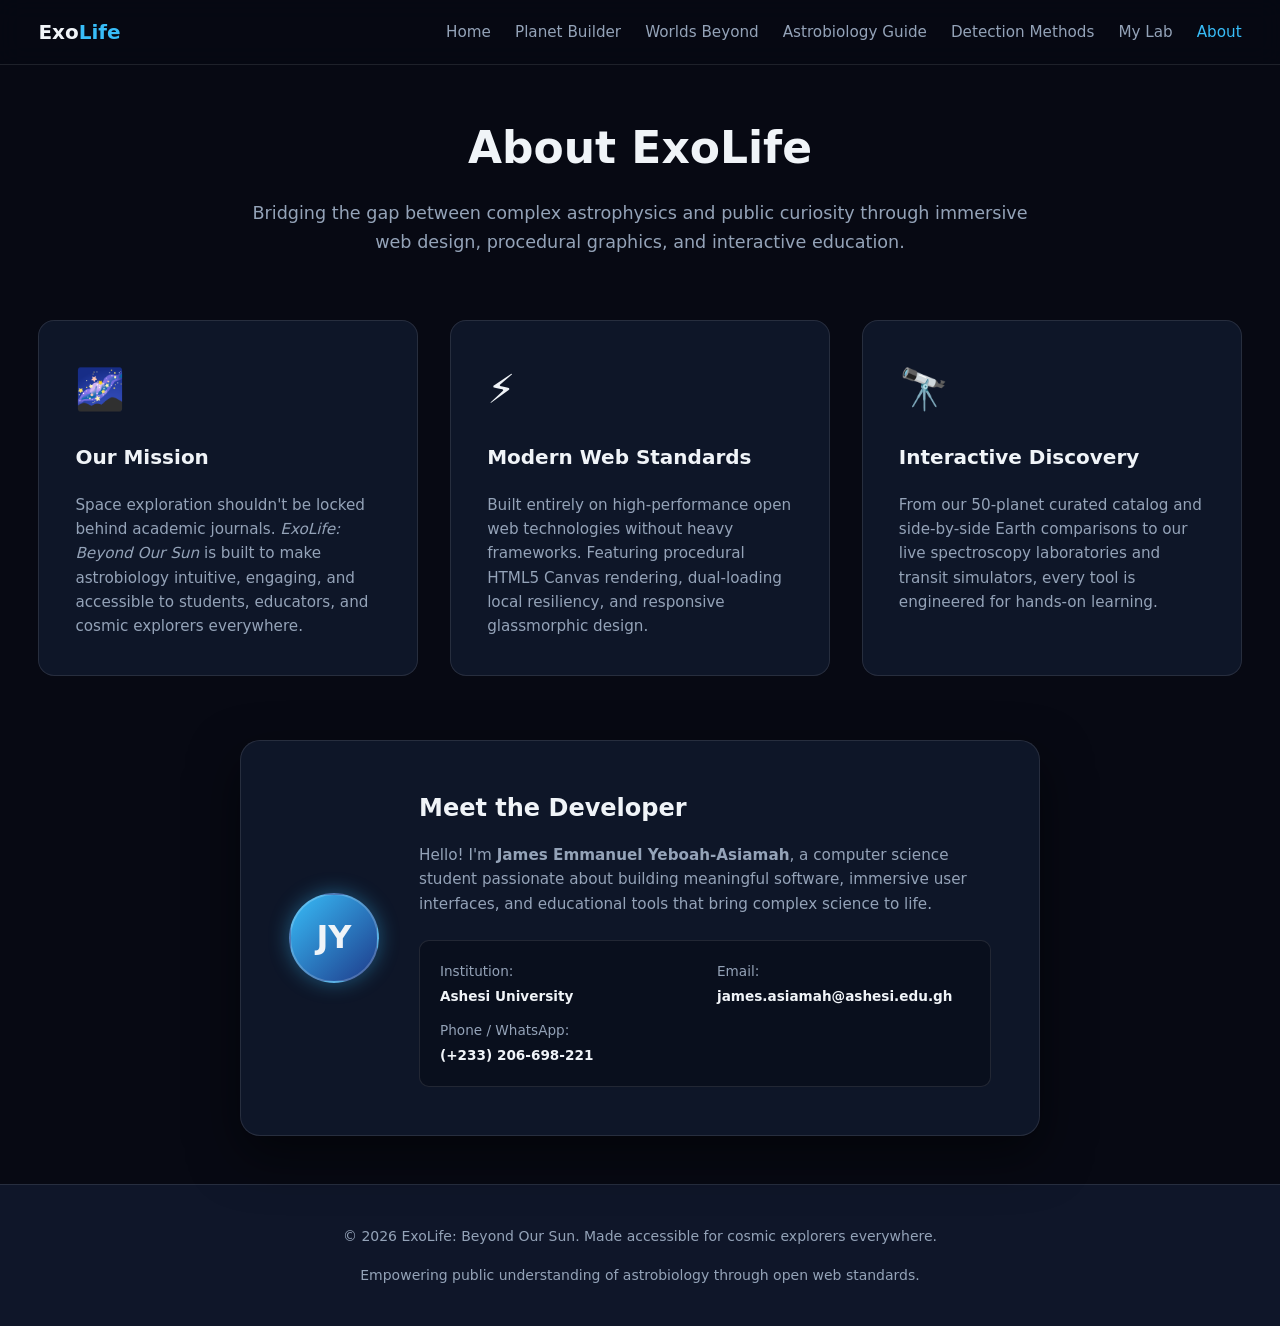
==== about.html @ 010bc745 "feat: built the About page with its UI" ====
<!DOCTYPE html>
<html lang="en">
<head>
  <meta charset="UTF-8">
  <meta name="viewport" content="width=device-width, initial-scale=1.0">
  <title>ExoLife: Beyond Our Sun | About the Project & Creator</title>
  
  <!-- Global & Page-Specific Stylesheets -->
  <link rel="stylesheet" href="assets/css/global.css">
  <link rel="stylesheet" href="assets/css/about.css">
</head>
<body>

  <!-- Shared Header -->
  <header class="site-header">
    <div class="site-nav-container">
      <a href="index.html" class="site-logo">
        Exo<span>Life</span>
      </a>
      
      <button class="mobile-menu-toggle" aria-expanded="false" aria-label="Toggle navigation menu">
        <span class="hamburger-icon" aria-hidden="true"></span>
      </button>

      <nav aria-label="Main Navigation">
        <ul class="nav-links-list">
          <li><a href="index.html" class="nav-link-item">Home</a></li>
          <li><a href="calculator.html" class="nav-link-item">Planet Builder</a></li>
          <li><a href="worlds.html" class="nav-link-item">Worlds Beyond</a></li>
          <li><a href="astronomy-guide.html" class="nav-link-item">Astrobiology Guide</a></li>
          <li><a href="methods.html" class="nav-link-item">Detection Methods</a></li>
          <li><a href="lab.html" class="nav-link-item">My Lab</a></li>
          <li><a href="about.html" class="nav-link-item" aria-current="page">About</a></li>
        </ul>
      </nav>
    </div>
  </header>

  <!-- Main About Container -->
  <main class="about-main-container">
    
    <!-- Hero Section -->
    <section class="about-hero-section">
      <h1>About ExoLife</h1>
      <p>Bridging the gap between complex astrophysics and public curiosity through immersive web design, procedural graphics, and interactive education.</p>
    </section>

    <!-- Project Mission Grid -->
    <section class="about-grid-section">
      
      <div class="about-info-card">
        <div class="card-icon" aria-hidden="true">🌌</div>
        <h2>Our Mission</h2>
        <p>Space exploration shouldn't be locked behind academic journals. <em>ExoLife: Beyond Our Sun</em> is built to make astrobiology intuitive, engaging, and accessible to students, educators, and cosmic explorers everywhere.</p>
      </div>

      <div class="about-info-card">
        <div class="card-icon" aria-hidden="true">⚡</div>
        <h2>Modern Web Standards</h2>
        <p>Built entirely on high-performance open web technologies without heavy frameworks. Featuring procedural HTML5 Canvas rendering, dual-loading local resiliency, and responsive glassmorphic design.</p>
      </div>

      <div class="about-info-card">
        <div class="card-icon" aria-hidden="true">🔭</div>
        <h2>Interactive Discovery</h2>
        <p>From our 50-planet curated catalog and side-by-side Earth comparisons to our live spectroscopy laboratories and transit simulators, every tool is engineered for hands-on learning.</p>
      </div>

    </section>

    <!-- Meet the Creator Section -->
    <section class="creator-profile-section">
      <div class="creator-card">
        <div class="creator-avatar-badge" aria-hidden="true">JY</div>
        <div class="creator-info-content">
          <h2>Meet the Developer</h2>
          <p class="creator-bio">
            Hello! I'm <strong>James Emmanuel Yeboah-Asiamah</strong>, a computer science student passionate about building meaningful software, immersive user interfaces, and educational tools that bring complex science to life.
          </p>
          
          <div class="creator-contact-grid">
            <div class="contact-item">
              <span>Institution:</span>
              <strong>Ashesi University</strong>
            </div>
            <div class="contact-item">
              <span>Email:</span>
              <a href="mailto:james.asiamah@ashesi.edu.gh">james.asiamah@ashesi.edu.gh</a>
            </div>
            <div class="contact-item">
              <span>Phone / WhatsApp:</span>
              <a href="tel:+233206698221">(+233) 206-698-221</a>
            </div>
          </div>
        </div>
      </div>
    </section>

  </main>

  <!-- Shared Footer -->
  <footer class="site-footer">
    <div class="footer-content-wrapper">
      <p>&copy; 2026 ExoLife: Beyond Our Sun. Made accessible for cosmic explorers everywhere.</p>
      <p>Empowering public understanding of astrobiology through open web standards.</p>
    </div>
  </footer>

  <!-- Scripts -->
  <script src="assets/js/main.js"></script>
</body>
</html>
---- assets/css/global.css ----
/* =================================================================ifier */
/* EXOLIFE: BEYOND OUR SUN - GLOBAL STYLESHEET                          */
/* ===================================================================== */

/* CSS Custom Properties (Descriptive Variable Names) */
:root {
  /* Color Palette - Cosmic Theme */
  --space-background-primary: #070913;
  --space-background-secondary: #0f1629;
  --space-surface-card: rgba(18, 27, 48, 0.75);
  --space-border-color: rgba(255, 255, 255, 0.1);
  
  --text-color-primary: #f0f4f8;
  --text-color-secondary: #94a3b8;
  --text-color-accent: #38bdf8;
  
  /* Habitability & Orbital Indicator Colors */
  --habitability-green-glow: #10b981;
  --habitability-red-warning: #ef4444;
  --habitability-blue-cold: #3b82f6;
  --star-goldilocks-border: #059669;

  /* Typography Scale (Fluid & Responsive via clamp) */
  --font-family-primary: system-ui, -apple-system, BlinkMacSystemFont, "Segoe UI", Roboto, Helvetica, Arial, sans-serif;
  --font-size-hero: clamp(2.25rem, 5vw, 4rem);
  --font-size-heading-1: clamp(1.75rem, 3.5vw, 2.75rem);
  --font-size-heading-2: clamp(1.35rem, 2.5vw, 2rem);
  --font-size-heading-3: clamp(1.15rem, 1.8vw, 1.35rem);
  --font-size-body: clamp(1rem, 1.1vw, 1.125rem);
  --font-size-small: 0.875rem;

  /* Layout Spacing */
  --site-max-width: 1280px;
  --site-padding-inline: clamp(1rem, 3vw, 2.5rem);
  --site-padding-block: clamp(1.5rem, 4vw, 3rem);
  
  /* Transitions */
  --transition-smooth: all 0.3s cubic-bezier(0.4, 0, 0.2, 1);
}

/* ===================================================================== */
/* CSS RESET & BOX MODEL                                                 */
/* ===================================================================== */

*,
*::before,
*::after {
  box-sizing: border-box;
  margin: 0;
  padding: 0;
}

html {
  color-scheme: dark;
  scroll-behavior: smooth;
}

body {
  font-family: var(--font-family-primary);
  background-color: var(--space-background-primary);
  color: var(--text-color-primary);
  font-size: var(--font-size-body);
  line-height: 1.6;
  min-height: 100vh;
  display: flex;
  flex-direction: column;
  overflow-x: hidden;
}

/* ===================================================================== */
/* ACCESSIBILITY & UTILITIES                                             */
/* ===================================================================== */

/* Screen reader only utility for strict accessibility */
.visually-hidden {
  position: absolute;
  width: 1px;
  height: 1px;
  padding: 0;
  margin: -1px;
  overflow: hidden;
  clip: rect(0, 0, 0, 0);
  white-space: nowrap;
  border: 0;
}

/* Focus styles for keyboard accessibility */
a:focus-visible,
button:focus-visible,
input:focus-visible,
select:focus-visible {
  outline: 2px solid var(--text-color-accent);
  outline-offset: 3px;
}

/* ===================================================================== */
/* SHARED LAYOUT: HEADER & NAVIGATION                                    */
/* ===================================================================== */

.site-header {
  position: sticky;
  top: 0;
  z-index: 1000;
  background-color: rgba(7, 9, 19, 0.85);
  backdrop-filter: blur(12px);
  border-bottom: 1px solid var(--space-border-color);
  width: 100%;
}

.site-nav-container {
  max-width: var(--site-max-width);
  margin: 0 auto;
  padding: 1rem var(--site-padding-inline);
  display: flex;
  justify-content: space-between;
  align-items: center;
}

.site-logo {
  font-size: 1.25rem;
  font-weight: 700;
  color: var(--text-color-primary);
  text-decoration: none;
  display: flex;
  align-items: center;
  gap: 0.5rpx;
}

.site-logo span {
  color: var(--text-color-accent);
}

.nav-links-list {
  display: flex;
  gap: 1.5rem;
  list-style: none;
  align-items: center;
}

.nav-link-item {
  color: var(--text-color-secondary);
  text-decoration: none;
  font-size: 0.95rem;
  font-weight: 500;
  transition: var(--transition-smooth);
}

.nav-link-item:hover,
.nav-link-item[aria-current="page"] {
  color: var(--text-color-accent);
}

/* Mobile Hamburger Toggle Button (Hidden on Desktop) */
.mobile-menu-toggle {
  display: none;
  background: transparent;
  border: none;
  cursor: pointer;
  padding: 0.5rem;
  color: var(--text-color-primary);
  z-index: 1001;
}

.hamburger-icon,
.hamburger-icon::before,
.hamburger-icon::after {
  display: block;
  width: 24px;
  height: 2px;
  background-color: currentColor;
  position: relative;
  transition: var(--transition-smooth);
}

.hamburger-icon::before,
.hamburger-icon::after {
  content: '';
  position: absolute;
  left: 0;
}

.hamburger-icon::before { top: -7px; }
.hamburger-icon::after { top: 7px; }

/* Animate hamburger into an "X" when active */
.mobile-menu-toggle[aria-expanded="true"] .hamburger-icon {
  background-color: transparent;
}
.mobile-menu-toggle[aria-expanded="true"] .hamburger-icon::before {
  transform: rotate(45deg);
  top: 0;
}
.mobile-menu-toggle[aria-expanded="true"] .hamburger-icon::after {
  transform: rotate(-45deg);
  top: 0;
}



/* ===================================================================== */
/* ELEGANT SEARCH BAR & INPUT STYLING                                    */
/* ===================================================================== */

.lab-search-wrapper {
  position: relative;
  flex-grow: 1;
  min-width: 240px;
}

/* Base styling for search and select inputs */
.form-select-input,
.search-input {
  width: 100%;
  padding: 0.75rem 1rem 0.75rem 2.5rem; /* Left padding creates room for an icon */
  background-color: rgba(15, 22, 41, 0.7);
  border: 1px solid var(--space-border-color);
  border-radius: 8px;
  color: var(--text-color-primary);
  font-family: inherit;
  font-size: 0.95rem;
  backdrop-filter: blur(10px);
  transition: var(--transition-smooth);
  box-shadow: inset 0 2px 4px rgba(0, 0, 0, 0.2);
}

/* Search input specific icon background */
.search-input {
  background-image: url("data:image/svg+xml,%3Csvg xmlns='http://www.w3.org/2000/svg' fill='none' viewBox='0 0 24 24' stroke='%2394a3b8' stroke-width='2'%3E%3Cpath stroke-linecap='round' stroke-linejoin='round' d='M21 21l-6-6m2-5a7 7 0 11-14 0 7 7 0 0114 0z'/%3E%3C/svg%3E");
  background-repeat: no-repeat;
  background-position: 0.85rem center;
  background-size: 1.1rem 1.1rem;
}

.search-input::placeholder {
  color: var(--text-color-secondary);
  opacity: 0.8;
}

/* Hover & Focus States */
.form-select-input:hover,
.search-input:hover {
  border-color: rgba(56, 189, 248, 0.3);
  background-color: rgba(15, 22, 41, 0.9);
}

.form-select-input:focus,
.search-input:focus {
  border-color: var(--text-color-accent);
  outline: none;
  background-color: var(--space-background-primary);
  box-shadow: 0 0 0 3px rgba(56, 189, 248, 0.15), inset 0 2px 4px rgba(0, 0, 0, 0.2);
}

/* Responsive behavior for mobile devices */
@media (max-width: 768px) {
  .lab-search-wrapper {
    width: 100%;
  }
}

/* ===================================================================== */
/* SHARED LAYOUT: FOOTER                                                 */
/* ===================================================================== */

.site-footer {
  margin-top: auto;
  background-color: var(--space-background-secondary);
  border-top: 1px solid var(--space-border-color);
  padding: 2.5rem var(--site-padding-inline);
  text-align: center;
  color: var(--text-color-secondary);
  font-size: var(--font-size-small);
}

.footer-content-wrapper {
  max-width: var(--site-max-width);
  margin: 0 auto;
  display: flex;
  flex-direction: column;
  gap: 1rem;
  align-items: center;
}

/* ===================================================================== */
/* ELEGANT BUTTON STYLING SYSTEM                                         */
/* ===================================================================== */

.primary-action-button,
.secondary-action-button,
.delete-planet-btn {
  font-family: inherit;
  cursor: pointer;
  border-radius: 8px;
  font-weight: 600;
  font-size: 0.95rem;
  transition: var(--transition-smooth);
  display: inline-flex;
  align-items: center;
  justify-content: center;
  gap: 0.5rem;
  text-decoration: none;
  border: 1px solid transparent;
}

/* Primary Action Button (Accented Glow) */
.primary-action-button {
  background: linear-gradient(135deg, #38bdf8 0%, #0284c7 100%);
  color: var(--space-background-primary);
  padding: 0.85rem 1.75rem;
  box-shadow: 0 4px 14px rgba(56, 189, 248, 0.25);
}

.primary-action-button:hover {
  background: linear-gradient(135deg, #7dd3fc 0%, #0ea5e9 100%);
  transform: translateY(-2px);
  box-shadow: 0 6px 20px rgba(56, 189, 248, 0.4);
}

.primary-action-button:active {
  transform: translateY(0);
}

/* Secondary Action Button (Glassmorphism) */
.secondary-action-button {
  background-color: rgba(15, 22, 41, 0.6);
  color: var(--text-color-primary);
  border-color: var(--space-border-color);
  padding: 0.85rem 1.75rem;
  backdrop-filter: blur(10px);
}

.secondary-action-button:hover {
  background-color: rgba(30, 41, 59, 0.8);
  border-color: rgba(56, 189, 248, 0.4);
  color: var(--text-color-accent);
  transform: translateY(-2px);
}

/* Danger / Warning Button Variant */
.danger-button {
  background-color: rgba(239, 68, 68, 0.1);
  color: #f87171;
  border-color: rgba(239, 68, 68, 0.25);
  padding: 0.65rem 1.25rem;
  font-size: 0.85rem;
}

.danger-button:hover {
  background-color: rgba(239, 68, 68, 0.2);
  border-color: #ef4444;
  color: #ffffff;
  box-shadow: 0 4px 12px rgba(239, 68, 68, 0.25);
}

/* ===================================================================== */
/* RESPONSIVE MEDIA QUERIES FOR GLOBAL HEADER                            */
/* ===================================================================== */

@media (max-width: 768px) {
  .mobile-menu-toggle {
    display: block;
  }

  /* Transform navigation list into a slide-down or overlay drawer on mobile */
  .nav-links-list {
    position: fixed;
    top: 0;
    right: -100%;
    width: 75%;
    max-width: 320px;
    height: 100vh;
    background-color: var(--space-background-secondary);
    flex-direction: column;
    justify-content: center;
    align-items: flex-start;
    padding: 2rem;
    gap: 2rem;
    box-shadow: -10px 0 30px rgba(0, 0, 0, 0.5);
    transition: right 0.35s cubic-bezier(0.4, 0, 0.2, 1);
    z-index: 1000;
  }

  .nav-links-list.active {
    right: 0;
  }

  .nav-link-item {
    font-size: 1.15rem;
  }
}
---- assets/css/about.css ----
/* ===================================================================== */
/* EXOLIFE: BEYOND OUR SUN - ABOUT PAGE STYLES                           */
/* ===================================================================== */

.about-main-container {
  max-width: var(--site-max-width);
  margin: 0 auto;
  padding: var(--site-padding-block) var(--site-padding-inline);
  width: 100%;
  display: flex;
  flex-direction: column;
  gap: 4rem;
}

.about-hero-section {
  text-align: center;
  max-width: 800px;
  margin: 0 auto;
  display: flex;
  flex-direction: column;
  gap: 1rem;
}

.about-hero-section h1 {
  font-size: var(--font-size-heading-1);
}

.about-hero-section p {
  color: var(--text-color-secondary);
  font-size: 1.1rem;
}

/* Mission & Features Grid */
.about-grid-section {
  display: grid;
  grid-template-columns: repeat(auto-fit, minmax(280px, 1fr));
  gap: 2rem;
}

.about-info-card {
  background-color: var(--space-surface-card);
  border: 1px solid var(--space-border-color);
  border-radius: 16px;
  padding: 2.25rem;
  backdrop-filter: blur(12px);
  display: flex;
  flex-direction: column;
  gap: 1.25rem;
  transition: var(--transition-smooth);
}

.about-info-card:hover {
  border-color: rgba(56, 189, 248, 0.4);
  transform: translateY(-5px);
  box-shadow: 0 15px 35px rgba(56, 189, 248, 0.15);
}

.card-icon {
  font-size: 2.5rem;
}

.about-info-card h2 {
  font-size: 1.25rem;
}

.about-info-card p {
  color: var(--text-color-secondary);
  font-size: 0.95rem;
  line-height: 1.6;
}

/* Creator Profile Section */
.creator-profile-section {
  display: flex;
  justify-content: center;
  width: 100%;
}

.creator-card {
  background-color: var(--space-surface-card);
  border: 1px solid var(--space-border-color);
  border-radius: 20px;
  padding: 3rem;
  backdrop-filter: blur(15px);
  max-width: 800px;
  width: 100%;
  display: flex;
  gap: 2.5rem;
  align-items: center;
  box-shadow: 0 20px 50px rgba(0, 0, 0, 0.5);
}

.creator-avatar-badge {
  width: 90px;
  height: 90px;
  border-radius: 50%;
  background: linear-gradient(135deg, var(--text-color-accent), #1e3a8a);
  color: var(--text-color-primary);
  font-size: 2rem;
  font-weight: 700;
  display: flex;
  align-items: center;
  justify-content: center;
  flex-shrink: 0;
  box-shadow: 0 0 20px rgba(56, 189, 248, 0.4);
  border: 2px solid rgba(255, 255, 255, 0.2);
}

.creator-info-content {
  display: flex;
  flex-direction: column;
  gap: 1rem;
}

.creator-info-content h2 {
  font-size: 1.5rem;
}

.creator-bio {
  color: var(--text-color-secondary);
  font-size: 0.95rem;
  line-height: 1.6;
}

.creator-contact-grid {
  display: grid;
  grid-template-columns: repeat(auto-fit, minmax(200px, 1fr));
  gap: 0.75rem 1.5rem;
  margin-top: 0.5rem;
  background-color: rgba(7, 9, 19, 0.5);
  padding: 1.25rem;
  border-radius: 10px;
  border: 1px solid var(--space-border-color);
}

.contact-item {
  display: flex;
  flex-direction: column;
  font-size: 0.85rem;
  gap: 0.2rem;
}

.contact-item span {
  color: var(--text-color-secondary);
}

.contact-item strong, .contact-item a {
  color: var(--text-color-primary);
  font-weight: 600;
  text-decoration: none;
  transition: var(--transition-smooth);
}

.contact-item a:hover {
  color: var(--text-color-accent);
  text-decoration: underline;
}

@media (max-width: 700px) {
  .creator-card {
    flex-direction: column;
    text-align: center;
    padding: 2rem 1.5rem;
  }
  .creator-avatar-badge {
    margin: 0 auto;
  }
  .creator-contact-grid {
    text-align: left;
  }
}
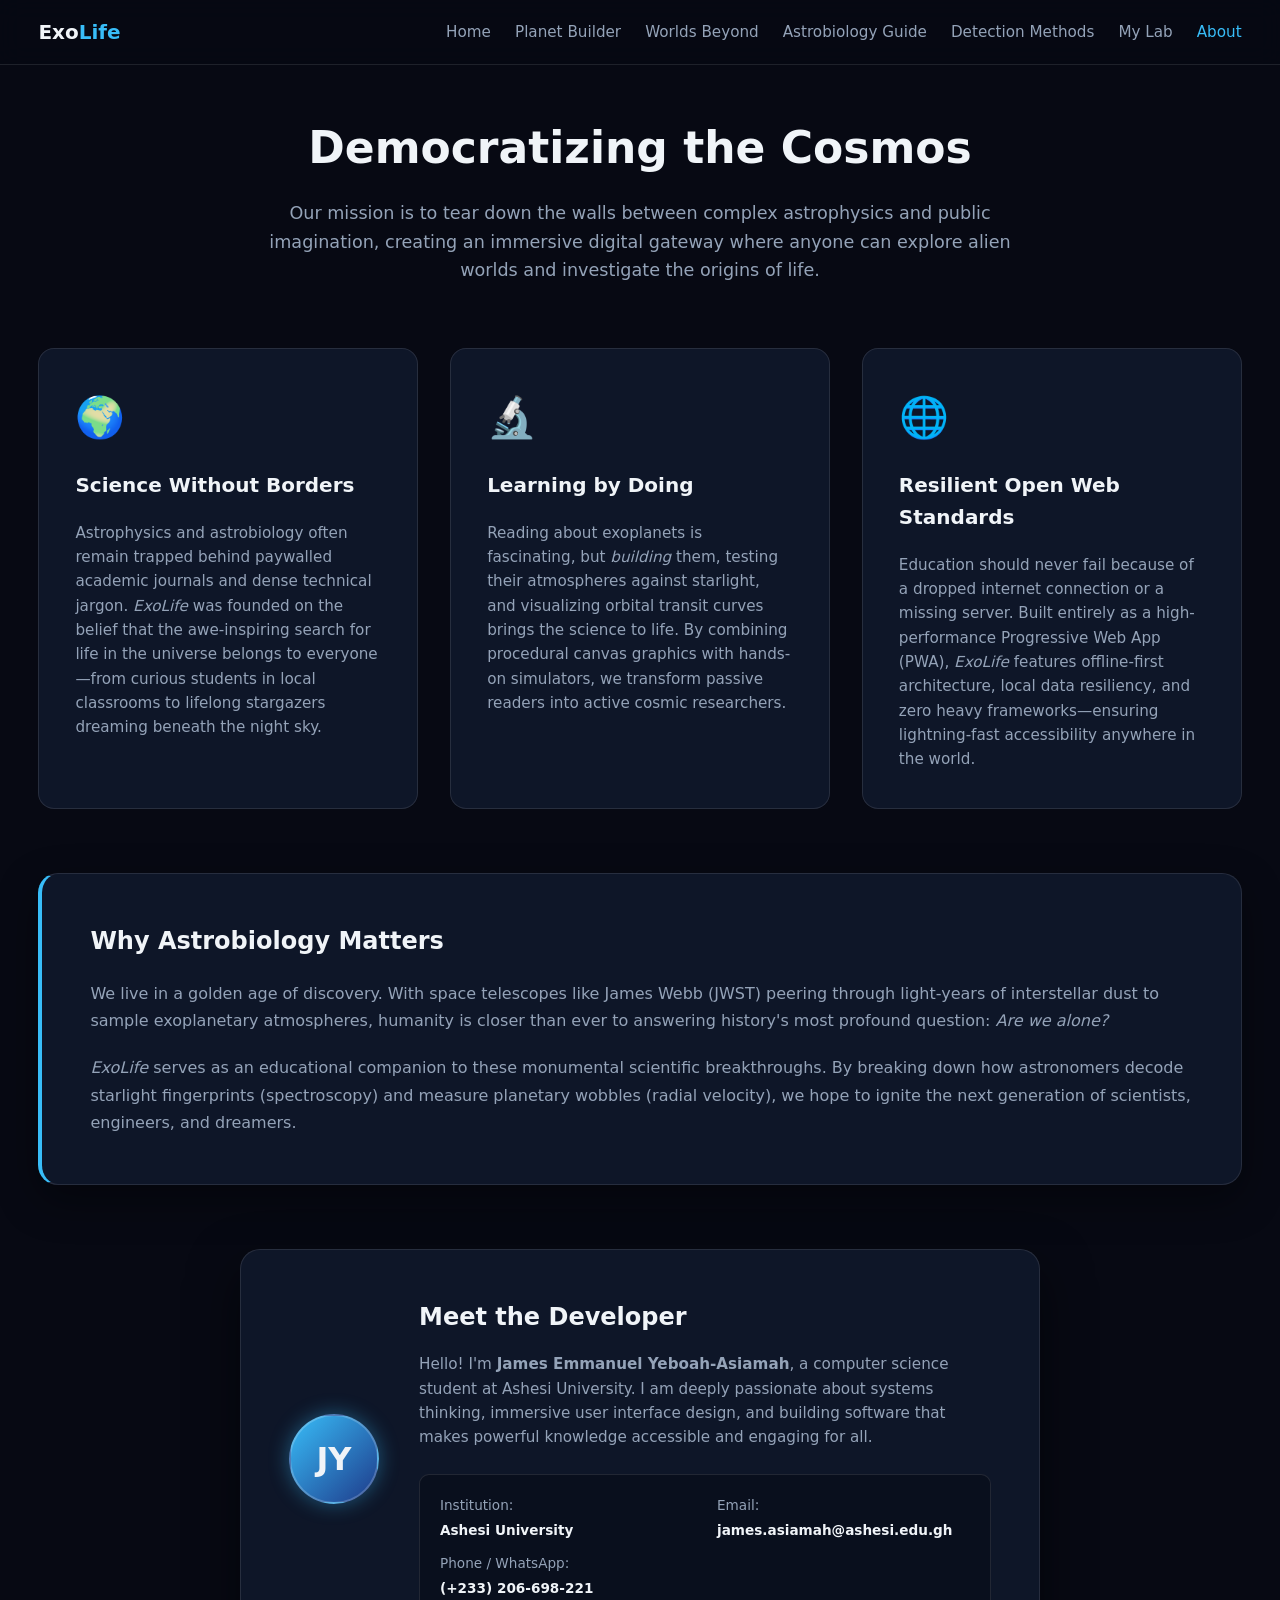
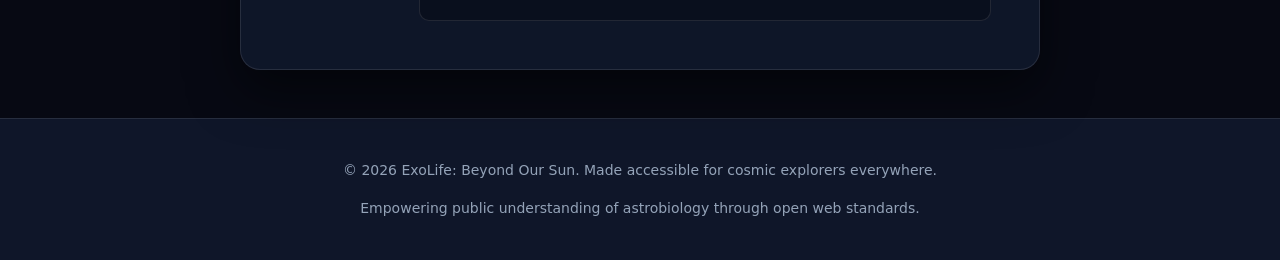
==== commit fafa1025: "Elaborated more on the site's mission in the About page and added some extra styling" ====
--- a/about.html
+++ b/about.html
@@ -3,7 +3,7 @@
 <head>
   <meta charset="UTF-8">
   <meta name="viewport" content="width=device-width, initial-scale=1.0">
-  <title>ExoLife: Beyond Our Sun | About the Project & Creator</title>
+  <title>ExoLife: Beyond Our Sun | About Our Mission & Vision</title>
   
   <!-- Global & Page-Specific Stylesheets -->
   <link rel="stylesheet" href="assets/css/global.css">
@@ -41,31 +41,44 @@
     
     <!-- Hero Section -->
     <section class="about-hero-section">
-      <h1>About ExoLife</h1>
-      <p>Bridging the gap between complex astrophysics and public curiosity through immersive web design, procedural graphics, and interactive education.</p>
+      <h1>Democratizing the Cosmos</h1>
+      <p>Our mission is to tear down the walls between complex astrophysics and public imagination, creating an immersive digital gateway where anyone can explore alien worlds and investigate the origins of life.</p>
     </section>
 
-    <!-- Project Mission Grid -->
+    <!-- Expanded Mission & Philosophy Grid -->
     <section class="about-grid-section">
       
       <div class="about-info-card">
-        <div class="card-icon" aria-hidden="true">🌌</div>
-        <h2>Our Mission</h2>
-        <p>Space exploration shouldn't be locked behind academic journals. <em>ExoLife: Beyond Our Sun</em> is built to make astrobiology intuitive, engaging, and accessible to students, educators, and cosmic explorers everywhere.</p>
+        <div class="card-icon" aria-hidden="true">🌍</div>
+        <h2>Science Without Borders</h2>
+        <p>Astrophysics and astrobiology often remain trapped behind paywalled academic journals and dense technical jargon. <em>ExoLife</em> was founded on the belief that the awe-inspiring search for life in the universe belongs to everyone—from curious students in local classrooms to lifelong stargazers dreaming beneath the night sky.</p>
       </div>
 
       <div class="about-info-card">
-        <div class="card-icon" aria-hidden="true">⚡</div>
-        <h2>Modern Web Standards</h2>
-        <p>Built entirely on high-performance open web technologies without heavy frameworks. Featuring procedural HTML5 Canvas rendering, dual-loading local resiliency, and responsive glassmorphic design.</p>
+        <div class="card-icon" aria-hidden="true">🔬</div>
+        <h2>Learning by Doing</h2>
+        <p>Reading about exoplanets is fascinating, but <em>building</em> them, testing their atmospheres against starlight, and visualizing orbital transit curves brings the science to life. By combining procedural canvas graphics with hands-on simulators, we transform passive readers into active cosmic researchers.</p>
       </div>
 
       <div class="about-info-card">
-        <div class="card-icon" aria-hidden="true">🔭</div>
-        <h2>Interactive Discovery</h2>
-        <p>From our 50-planet curated catalog and side-by-side Earth comparisons to our live spectroscopy laboratories and transit simulators, every tool is engineered for hands-on learning.</p>
+        <div class="card-icon" aria-hidden="true">🌐</div>
+        <h2>Resilient Open Web Standards</h2>
+        <p>Education should never fail because of a dropped internet connection or a missing server. Built entirely as a high-performance Progressive Web App (PWA), <em>ExoLife</em> features offline-first architecture, local data resiliency, and zero heavy frameworks—ensuring lightning-fast accessibility anywhere in the world.</p>
       </div>
 
+    </section>
+
+    <!-- Deep Dive: The Vision -->
+    <section class="about-deep-dive-section">
+      <div class="deep-dive-card">
+        <h2>Why Astrobiology Matters</h2>
+        <p>
+          We live in a golden age of discovery. With space telescopes like James Webb (JWST) peering through light-years of interstellar dust to sample exoplanetary atmospheres, humanity is closer than ever to answering history's most profound question: <em>Are we alone?</em>
+        </p>
+        <p>
+          <em>ExoLife</em> serves as an educational companion to these monumental scientific breakthroughs. By breaking down how astronomers decode starlight fingerprints (spectroscopy) and measure planetary wobbles (radial velocity), we hope to ignite the next generation of scientists, engineers, and dreamers.
+        </p>
+      </div>
     </section>
 
     <!-- Meet the Creator Section -->
@@ -75,7 +88,7 @@
         <div class="creator-info-content">
           <h2>Meet the Developer</h2>
           <p class="creator-bio">
-            Hello! I'm <strong>James Emmanuel Yeboah-Asiamah</strong>, a computer science student passionate about building meaningful software, immersive user interfaces, and educational tools that bring complex science to life.
+            Hello! I'm <strong>James Emmanuel Yeboah-Asiamah</strong>, a computer science student at Ashesi University. I am deeply passionate about systems thinking, immersive user interface design, and building software that makes powerful knowledge accessible and engaging for all.
           </p>
           
           <div class="creator-contact-grid">
--- a/assets/css/about.css
+++ b/assets/css/about.css
@@ -67,6 +67,35 @@
   color: var(--text-color-secondary);
   font-size: 0.95rem;
   line-height: 1.6;
+}
+
+/* Deep Dive Mission Section */
+.about-deep-dive-section {
+  width: 100%;
+}
+
+.deep-dive-card {
+  background-color: var(--space-surface-card);
+  border: 1px solid var(--space-border-color);
+  border-radius: 20px;
+  padding: 3rem;
+  backdrop-filter: blur(15px);
+  display: flex;
+  flex-direction: column;
+  gap: 1.25rem;
+  box-shadow: 0 15px 40px rgba(0, 0, 0, 0.4);
+  border-left: 4px solid var(--text-color-accent);
+}
+
+.deep-dive-card h2 {
+  font-size: 1.5rem;
+  color: var(--text-color-primary);
+}
+
+.deep-dive-card p {
+  color: var(--text-color-secondary);
+  font-size: 1rem;
+  line-height: 1.7;
 }
 
 /* Creator Profile Section */
